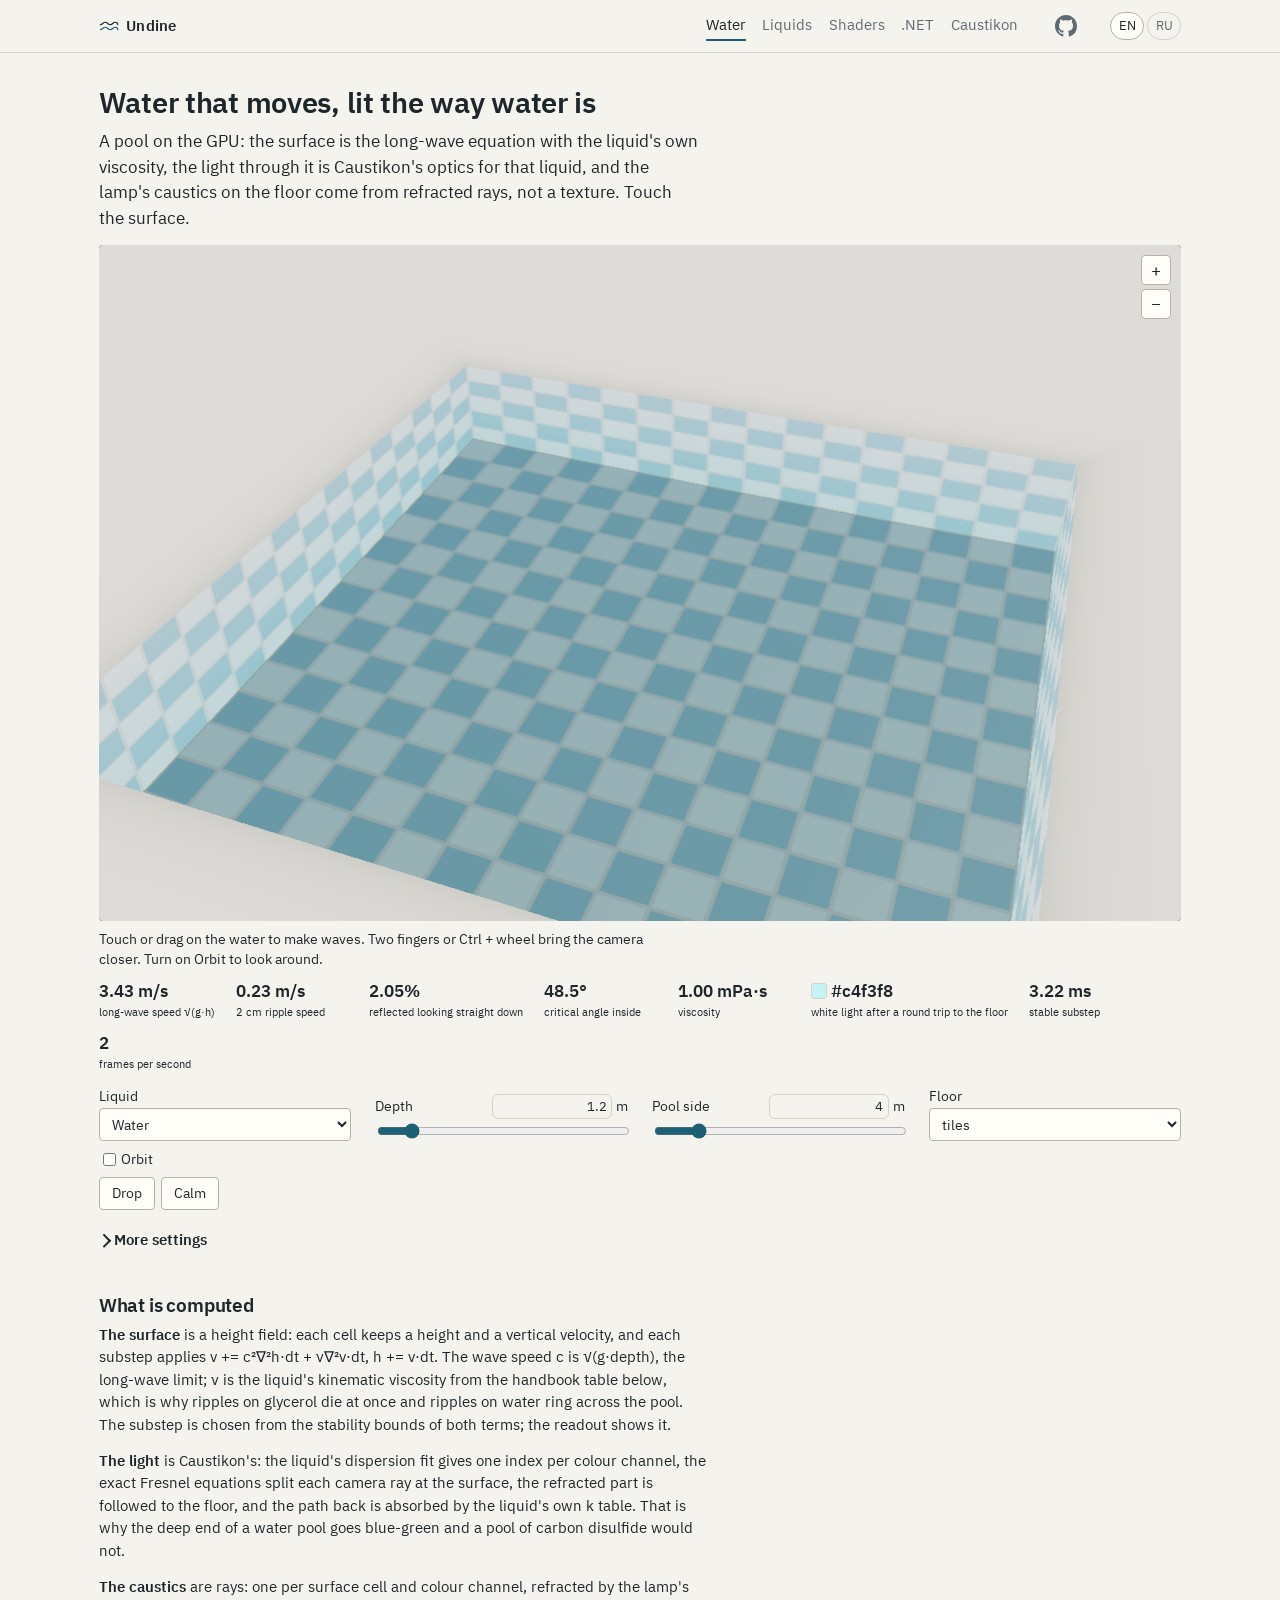
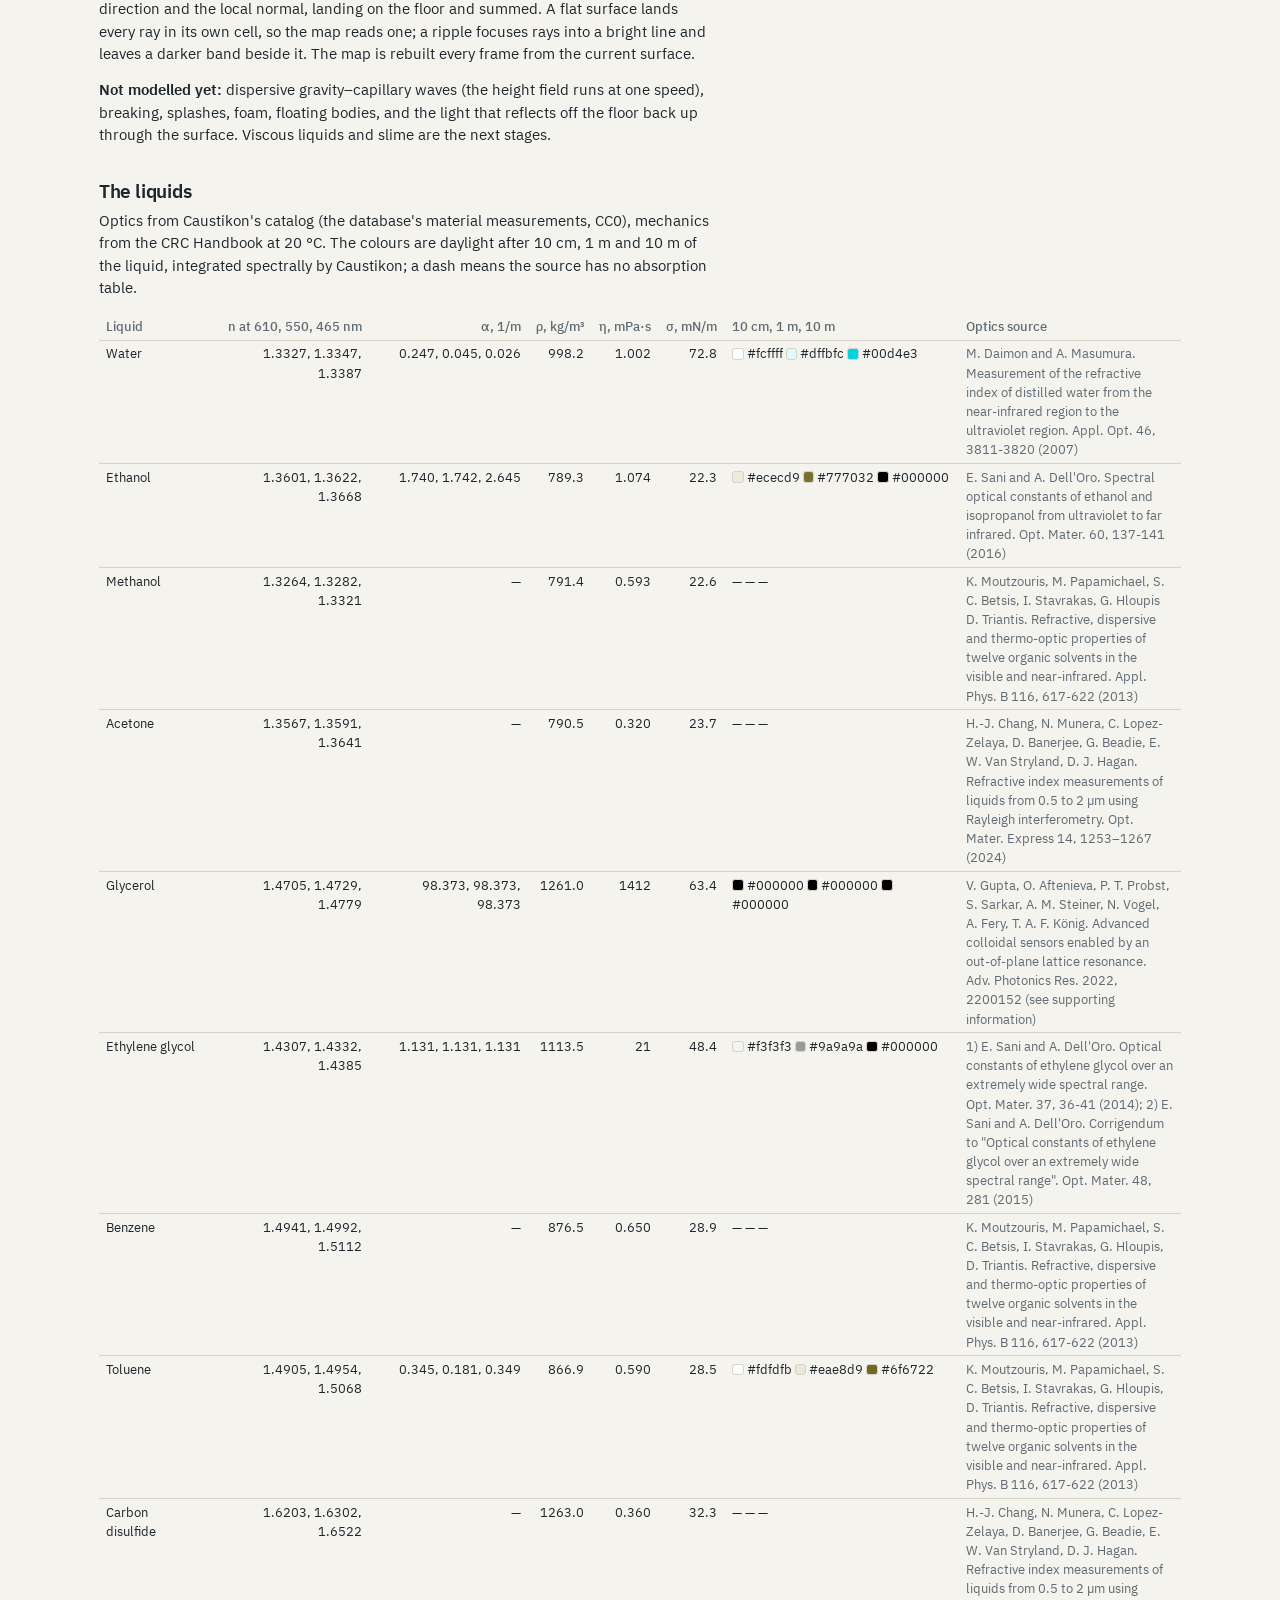
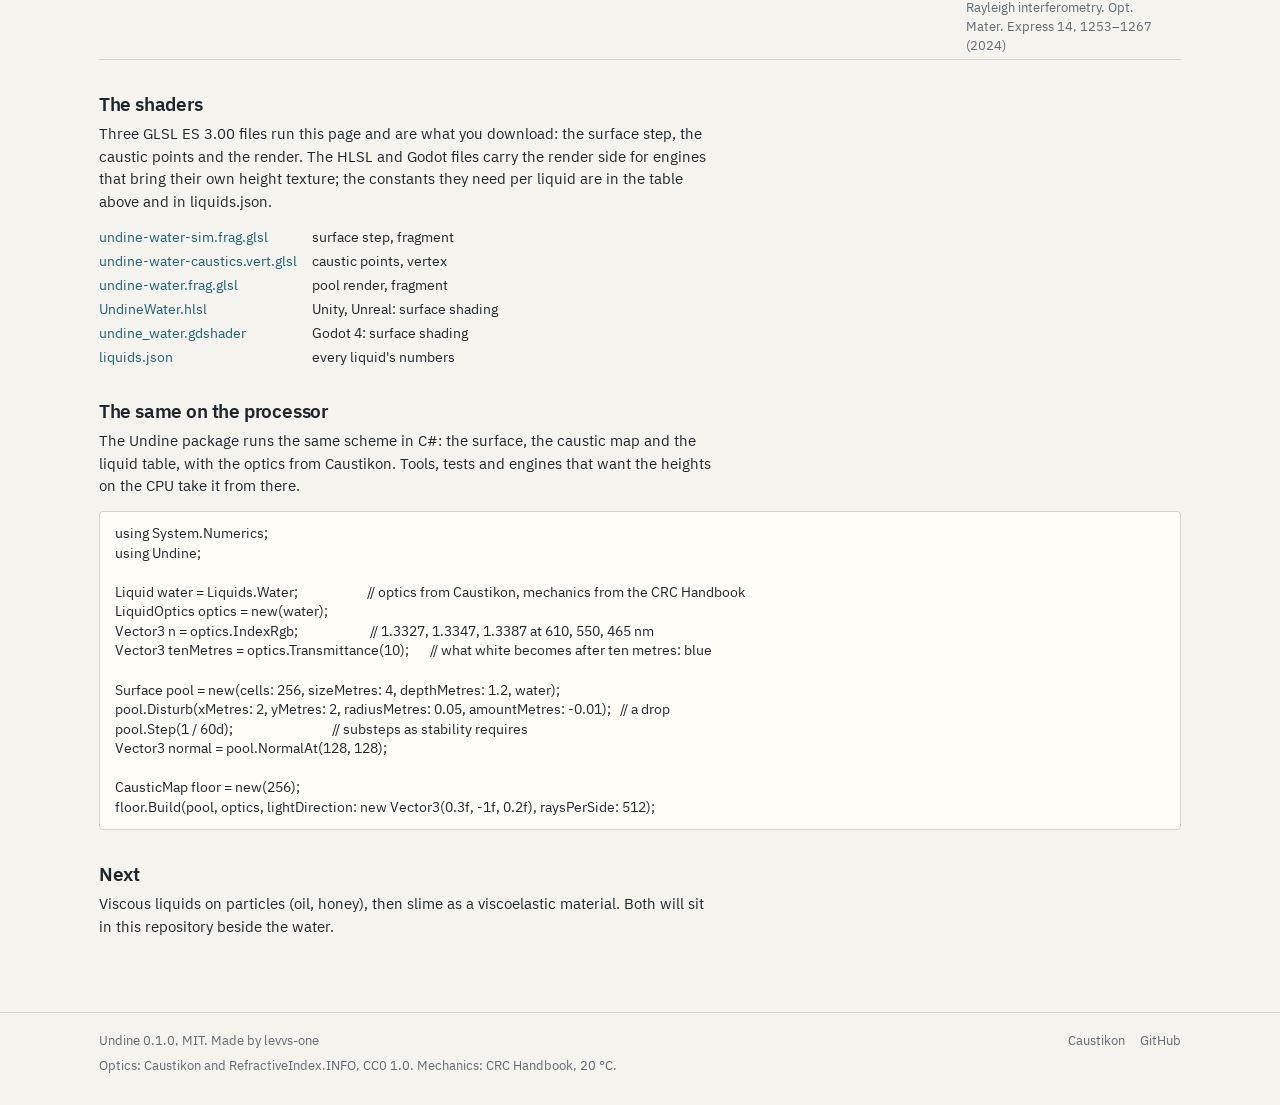
==== site/index.html @ 253c84d5 "Undine: first milestone scaffold, water on the CPU and the GPU - Undine package: Liquid and Liquids " ====
<!DOCTYPE html>
<html lang="en">
<head>
    <meta charset="utf-8" />
    <meta name="viewport" content="width=device-width, initial-scale=1.0" />
    <title>Undine</title>
    <meta name="description" content="Water that moves on the GPU, lit with Caustikon's optics: the long-wave equation with the liquid's viscosity, exact Fresnel, absorption from the k table, caustics from refracted rays. Shaders for WebGL, Unity, Unreal and Godot." />
    <link rel="canonical" href="https://undine.levvs.cc/" />
    <meta property="og:type" content="website" />
    <meta property="og:site_name" content="Undine" />
    <meta property="og:title" content="Undine: water that moves, lit the way water is" />
    <meta property="og:description" content="A pool on the GPU with the liquid's own viscosity, Caustikon's optics and ray-traced caustics. Shaders to take into WebGL, Unity, Unreal and Godot." />
    <meta property="og:url" content="https://undine.levvs.cc/" />
    <link rel="icon" href="favicon.svg" type="image/svg+xml" />
    <link href="css/undine.css" rel="stylesheet" />
    <link href="css/page.css" rel="stylesheet" />
    <script src="js/strings.js"></script>
</head>
<body>
    <header class="site">
        <div class="frame">
            <a class="wordmark" href="">
                <svg viewBox="0 0 32 32" aria-hidden="true">
                    <path d="M2 14c4 0 4-4 8-4s4 4 8 4 4-4 8-4 4 4 4 4" fill="none" stroke="currentColor" stroke-width="1.8" stroke-linecap="round" />
                    <path d="M2 22c4 0 4-4 8-4s4 4 8 4 4-4 8-4 4 4 4 4" fill="none" stroke="var(--chart-1)" stroke-width="1.8" stroke-linecap="round" />
                </svg>
                Undine
            </a>
            <nav class="primary">
                <a href="#pool" class="active" data-i18n="nav.water">Water</a>
                <a href="#liquids" data-i18n="nav.liquids">Liquids</a>
                <a href="#shaders" data-i18n="nav.shaders">Shaders</a>
                <a href="#dotnet" data-i18n="nav.dotnet">.NET</a>
                <a href="https://caustikon.levvs.cc" rel="noopener">Caustikon</a>
            </nav>
            <a class="github" href="https://github.com/levvs-one/undine" rel="noopener" title="GitHub" aria-label="GitHub">
                <svg viewBox="0 0 16 16" width="22" height="22" aria-hidden="true"><path fill="currentColor" d="M8 0C3.58 0 0 3.58 0 8c0 3.54 2.29 6.53 5.47 7.59.4.07.55-.17.55-.38 0-.19-.01-.82-.01-1.49-2.01.37-2.53-.49-2.69-.94-.09-.23-.48-.94-.82-1.13-.28-.15-.68-.52-.01-.53.63-.01 1.08.58 1.23.82.72 1.21 1.87.87 2.33.66.07-.52.28-.87.51-1.07-1.78-.2-3.64-.89-3.64-3.95 0-.87.31-1.59.82-2.15-.08-.2-.36-1.02.08-2.12 0 0 .67-.21 2.2.82.64-.18 1.32-.27 2-.27.68 0 1.36.09 2 .27 1.53-1.04 2.2-.82 2.2-.82.44 1.1.16 1.92.08 2.12.51.56.82 1.27.82 2.15 0 3.07-1.87 3.75-3.65 3.95.29.25.54.73.54 1.48 0 1.07-.01 1.93-.01 2.2 0 .21.15.46.55.38A8.013 8.013 0 0 0 16 8c0-4.42-3.58-8-8-8z"/></svg>
            </a>
            <div class="langs">
                <button type="button" data-lang="en" class="active">EN</button>
                <button type="button" data-lang="ru">RU</button>
            </div>
        </div>
    </header>

    <main>
        <div class="frame">
            <h1 id="pool" data-i18n="h1">Water that moves, lit the way water is</h1>
            <p class="lede" data-i18n="lede"></p>

            <div class="bench-block">
                <div class="stage">
                    <canvas id="water" class="render-canvas gl"></canvas>
                    <div class="zoom-buttons">
                        <button type="button" id="zoom-in" aria-label="+">+</button>
                        <button type="button" id="zoom-out" aria-label="−">−</button>
                    </div>
                </div>
                <p class="bench-hint" id="water-status"></p>
                <div class="readout compact">
                    <div><div class="value" id="r-speed"></div><div class="label" data-i18n="r.speed"></div></div>
                    <div><div class="value" id="r-ripple"></div><div class="label" data-i18n="r.ripple"></div></div>
                    <div><div class="value" id="r-fresnel"></div><div class="label" data-i18n="r.fresnel"></div></div>
                    <div><div class="value" id="r-critical"></div><div class="label" data-i18n="r.critical"></div></div>
                    <div><div class="value" id="r-visc"></div><div class="label" data-i18n="r.visc"></div></div>
                    <div><div class="value"><span class="swatch" id="r-colour"></span> <span id="r-colour-text"></span></div><div class="label" data-i18n="r.colour"></div></div>
                    <div><div class="value" id="r-step"></div><div class="label" data-i18n="r.step"></div></div>
                    <div><div class="value" id="fps">0</div><div class="label" data-i18n="r.fps"></div></div>
                </div>
                <div class="bench-controls">
                    <label class="control"><span data-i18n="c.liquid"></span><select id="liquid"></select></label>
                    <div class="control field">
                        <div class="field-head"><span data-i18n="c.depth"></span><span class="field-value"><input type="number" id="depth-value" step="0.1" min="0.1" max="10" /><span class="unit">m</span></span></div>
                        <input type="range" id="depth" min="0.1" max="10" step="0.1" value="1.2" />
                    </div>
                    <div class="control field">
                        <div class="field-head"><span data-i18n="c.side"></span><span class="field-value"><input type="number" id="side-value" step="0.5" min="1" max="20" /><span class="unit">m</span></span></div>
                        <input type="range" id="side" min="1" max="20" step="0.5" value="4" />
                    </div>
                    <label class="control"><span data-i18n="c.floor"></span>
                        <select id="floor">
                            <option value="0" data-i18n="c.floor.tiles"></option>
                            <option value="1" data-i18n="c.floor.sand"></option>
                            <option value="2" data-i18n="c.floor.dark"></option>
                        </select>
                    </label>
                    <div class="control">
                        <label class="check"><input type="checkbox" id="orbit" /> <span data-i18n="c.orbit"></span></label>
                        <div class="button-row">
                            <button type="button" id="drop" data-i18n="c.drop"></button>
                            <button type="button" id="calm" data-i18n="c.calm"></button>
                        </div>
                    </div>
                </div>
                <details class="more">
                    <summary data-i18n="c.more"></summary>
                    <div class="bench-controls">
                        <div class="control field">
                            <div class="field-head"><span data-i18n="c.lamp.az"></span><span class="field-value"><input type="number" id="lamp-azimuth-value" step="1" min="-180" max="180" /><span class="unit">°</span></span></div>
                            <input type="range" id="lamp-azimuth" min="-180" max="180" step="1" value="35" />
                        </div>
                        <div class="control field">
                            <div class="field-head"><span data-i18n="c.lamp.el"></span><span class="field-value"><input type="number" id="lamp-elevation-value" step="1" min="10" max="89" /><span class="unit">°</span></span></div>
                            <input type="range" id="lamp-elevation" min="10" max="89" step="1" value="55" />
                        </div>
                        <div class="control field">
                            <div class="field-head"><span data-i18n="c.lamp"></span><span class="field-value"><input type="number" id="lamp-value" step="0.1" min="0" max="4" /><span class="unit">×</span></span></div>
                            <input type="range" id="lamp" min="0" max="4" step="0.1" value="1" />
                        </div>
                        <div class="control field">
                            <div class="field-head"><span data-i18n="c.exposure"></span><span class="field-value"><input type="number" id="exposure-value" step="0.05" min="0.25" max="4" /><span class="unit">×</span></span></div>
                            <input type="range" id="exposure" min="0.25" max="4" step="0.05" value="1" />
                        </div>
                        <label class="control"><span data-i18n="c.cells"></span>
                            <select id="cells">
                                <option value="128">128 × 128</option>
                                <option value="256" selected>256 × 256</option>
                                <option value="512">512 × 512</option>
                            </select>
                        </label>
                    </div>
                </details>
            </div>

            <h2 data-i18n="what.h"></h2>
            <p data-i18n="what.1" data-i18n-html></p>
            <p data-i18n="what.2" data-i18n-html></p>
            <p data-i18n="what.3" data-i18n-html></p>
            <p data-i18n="what.4" data-i18n-html></p>

            <h2 id="liquids" data-i18n="liquids.h"></h2>
            <p data-i18n="liquids.p"></p>
            <div class="table-scroll">
                <table class="compact" id="liquids-table">
                    <thead>
                        <tr>
                            <th data-i18n="col.liquid"></th>
                            <th class="num" data-i18n="col.n"></th>
                            <th class="num" data-i18n="col.alpha"></th>
                            <th class="num" data-i18n="col.density"></th>
                            <th class="num" data-i18n="col.visc"></th>
                            <th class="num" data-i18n="col.tension"></th>
                            <th data-i18n="col.colours"></th>
                            <th data-i18n="col.source"></th>
                        </tr>
                    </thead>
                    <tbody></tbody>
                </table>
            </div>

            <h2 id="shaders" data-i18n="shaders.h"></h2>
            <p data-i18n="shaders.p"></p>
            <dl class="kv">
                <dt><a href="shaders/undine-water-sim.frag.glsl" download>undine-water-sim.frag.glsl</a></dt><dd data-i18n="shaders.sim"></dd>
                <dt><a href="shaders/undine-water-caustics.vert.glsl" download>undine-water-caustics.vert.glsl</a></dt><dd data-i18n="shaders.caustic"></dd>
                <dt><a href="shaders/undine-water.frag.glsl" download>undine-water.frag.glsl</a></dt><dd data-i18n="shaders.render"></dd>
                <dt><a href="shaders/UndineWater.hlsl" download>UndineWater.hlsl</a></dt><dd data-i18n="shaders.hlsl"></dd>
                <dt><a href="shaders/undine_water.gdshader" download>undine_water.gdshader</a></dt><dd data-i18n="shaders.godot"></dd>
                <dt><a href="data/liquids.json" download>liquids.json</a></dt><dd data-i18n="shaders.data"></dd>
            </dl>

            <h2 id="dotnet" data-i18n="dotnet.h"></h2>
            <p data-i18n="dotnet.p"></p>
<pre><code>using System.Numerics;
using Undine;

Liquid water = Liquids.Water;                       // optics from Caustikon, mechanics from the CRC Handbook
LiquidOptics optics = new(water);
Vector3 n = optics.IndexRgb;                        // 1.3327, 1.3347, 1.3387 at 610, 550, 465 nm
Vector3 tenMetres = optics.Transmittance(10);       // what white becomes after ten metres: blue

Surface pool = new(cells: 256, sizeMetres: 4, depthMetres: 1.2, water);
pool.Disturb(xMetres: 2, yMetres: 2, radiusMetres: 0.05, amountMetres: -0.01);   // a drop
pool.Step(1 / 60d);                                 // substeps as stability requires
Vector3 normal = pool.NormalAt(128, 128);

CausticMap floor = new(256);
floor.Build(pool, optics, lightDirection: new Vector3(0.3f, -1f, 0.2f), raysPerSide: 512);</code></pre>

            <h2 data-i18n="next.h"></h2>
            <p data-i18n="next.p"></p>
        </div>
    </main>

    <footer class="site">
        <div class="frame">
            <div class="footer-row">
                <span>Undine 0.1.0, MIT. <span data-i18n="footer.by"></span> <a href="https://github.com/levvs-one" rel="noopener">levvs-one</a></span>
                <nav class="footer-links"><a href="https://caustikon.levvs.cc" rel="noopener">Caustikon</a><a href="https://github.com/levvs-one/undine" rel="noopener">GitHub</a></nav>
            </div>
            <div class="footer-row"><span data-i18n="footer.data"></span></div>
        </div>
    </footer>

    <script>
        (() => {
            const s = window.undineStrings;
            for (const button of document.querySelectorAll("[data-lang]")) {
                button.addEventListener("click", () => s.set(button.getAttribute("data-lang")));
            }
            s.apply();
            fetch("data/liquids.json").then(r => r.json()).then(json => {
                const body = document.querySelector("#liquids-table tbody");
                const render = () => {
                    body.innerHTML = "";
                    for (const l of json.liquids) {
                        const tr = document.createElement("tr");
                        const f = (v, d) => s.number(v, d);
                        const sw = hex => hex ? `<span class="swatch" style="background:${hex}"></span> ${hex}` : "—";
                        tr.innerHTML = `<td>${s.liquidName(l.name)}</td>` +
                            `<td class="num">${f(l.indexRgb[0], 4)}, ${f(l.indexRgb[1], 4)}, ${f(l.indexRgb[2], 4)}</td>` +
                            `<td class="num">${l.hasAbsorption ? f(l.absorptionPerMetreRgb[0], 3) + ", " + f(l.absorptionPerMetreRgb[1], 3) + ", " + f(l.absorptionPerMetreRgb[2], 3) : "—"}</td>` +
                            `<td class="num">${f(l.densityKgPerM3, 1)}</td><td class="num">${f(l.viscosityMPaS, l.viscosityMPaS < 10 ? 3 : 0)}</td><td class="num">${f(l.surfaceTensionMNPerM, 1)}</td>` +
                            `<td>${sw(l.colourAfter10cm)} ${sw(l.colourAfter1m)} ${sw(l.colourAfter10m)}</td>` +
                            `<td class="source">${l.opticsCitation}</td>`;
                        body.appendChild(tr);
                    }
                };
                render();
                document.addEventListener("undine-language", render);
            });
        })();
    </script>
    <script src="js/undine.js"></script>
</body>
</html>
---- site/css/undine.css ----
@font-face {
    font-family: "IBM Plex Sans";
    src: url("../fonts/IBMPlexSans-Regular.woff2") format("woff2");
    font-weight: 400;
    font-style: normal;
    font-display: swap;
}

@font-face {
    font-family: "IBM Plex Sans";
    src: url("../fonts/IBMPlexSans-Medium.woff2") format("woff2");
    font-weight: 500;
    font-style: normal;
    font-display: swap;
}

@font-face {
    font-family: "IBM Plex Sans";
    src: url("../fonts/IBMPlexSans-SemiBold.woff2") format("woff2");
    font-weight: 600;
    font-style: normal;
    font-display: swap;
}

:root {
    --bg: #f5f3ee;
    --panel: #fffdf8;
    --fg: #1d262b;
    --muted: #5f6b73;
    --line: #d7d2c6;
    --line-strong: #b9b2a2;
    --accent: #1d5f74;
    --accent-ink: #ffffff;
    --warm: #b9503f;
    --ok: #3d7a52;
    --grid: #e6e1d6;
    --chart-1: #1d5f74;
    --chart-2: #b9503f;
    --chart-3: #3d7a52;
    --chart-4: #7b5ea7;
    --shadow: 0 1px 0 rgba(29, 38, 43, 0.06);
    --radius: 4px;
    --content: 1120px;
    color-scheme: light;
}

@media (prefers-color-scheme: dark) {
    :root {
        --bg: #15191c;
        --panel: #1b2024;
        --fg: #e6e2d8;
        --muted: #9aa4ab;
        --line: #2c3439;
        --line-strong: #414b52;
        --accent: #6fb8cb;
        --accent-ink: #0f1a1e;
        --warm: #e0836f;
        --ok: #7fbf96;
        --grid: #242b30;
        --chart-1: #6fb8cb;
        --chart-2: #e0836f;
        --chart-3: #7fbf96;
        --chart-4: #b49ad8;
        --shadow: none;
        color-scheme: dark;
    }
}

* {
    box-sizing: border-box;
    -webkit-tap-highlight-color: transparent;
}

html {
    overflow-x: hidden;
    background: var(--bg);
    color: var(--fg);
    font-family: "IBM Plex Sans", "Segoe UI", "Helvetica Neue", Arial, sans-serif;
    font-size: 15px;
    line-height: 1.5;
    -webkit-text-size-adjust: 100%;
}

body {
    margin: 0;
}

a {
    color: var(--accent);
    text-decoration: none;
    border-bottom: 1px solid transparent;
}

a:hover {
    border-bottom-color: currentColor;
}

h1, h2, h3 {
    font-weight: 600;
    letter-spacing: -0.01em;
    line-height: 1.2;
    margin: 0 0 0.5rem;
}

h1 {
    font-size: 1.9rem;
}

h1:focus:not(:focus-visible) {
    outline: none;
}

h2 {
    font-size: 1.25rem;
    margin-top: 2.2rem;
}

h3 {
    font-size: 1rem;
    margin-top: 1.4rem;
}

p {
    margin: 0 0 0.9rem;
    max-width: 68ch;
}

small, .muted {
    color: var(--muted);
}

code, pre {
    font-family: "IBM Plex Sans", "Segoe UI", sans-serif;
    font-variant-numeric: tabular-nums;
}

pre {
    max-width: 100%;
    background: var(--panel);
    border: 1px solid var(--line);
    border-radius: var(--radius);
    padding: 0.8rem 1rem;
    overflow-x: auto;
    font-size: 0.9rem;
    line-height: 1.45;
    white-space: pre;
}

pre code {
    background: none;
    border: none;
    padding: 0;
    font-size: inherit;
}

code {
    background: var(--panel);
    border: 1px solid var(--line);
    border-radius: 3px;
    padding: 0 0.3em;
    font-size: 0.93em;
}

.boot {
    display: grid;
    place-items: center;
    min-height: 60vh;
    color: var(--muted);
}

#blazor-error-ui {
    position: fixed;
    inset: auto 0 0 0;
    background: var(--warm);
    color: #fff;
    padding: 0.7rem 1rem;
    z-index: 10;
}

#blazor-error-ui a {
    color: #fff;
    border-bottom-color: #fff;
    margin-left: 0.5rem;
}

/* Frame */

.frame {
    max-width: var(--content);
    margin: 0 auto;
    padding: 0 1.25rem;
}

header.site {
    border-bottom: 1px solid var(--line);
    background: var(--bg);
    position: sticky;
    top: 0;
    z-index: 5;
}

header.site .frame {
    display: flex;
    align-items: center;
    gap: 1.6rem;
    height: 52px;
}

.wordmark {
    font-weight: 600;
    letter-spacing: 0.01em;
    color: var(--fg);
    display: inline-flex;
    align-items: center;
    gap: 0.5rem;
    border-bottom: none;
}

.wordmark svg {
    width: 20px;
    height: 20px;
}

nav.primary {
    display: flex;
    gap: 1.1rem;
    margin-left: auto;
}

nav.primary a {
    color: var(--muted);
    padding: 0.2rem 0;
    border-bottom: 2px solid transparent;
}

nav.primary a:hover {
    color: var(--fg);
}

nav.primary a.active {
    color: var(--fg);
    border-bottom-color: var(--accent);
}

main {
    padding: 2.2rem 0 4rem;
}

footer.site {
    border-top: 1px solid var(--line);
    color: var(--muted);
    font-size: 0.85rem;
    padding: 1.2rem 0 2rem;
}

footer.site .frame {
    display: flex;
    flex-direction: column;
    gap: 0.35rem;
}

.footer-row {
    display: flex;
    flex-wrap: wrap;
    justify-content: space-between;
    gap: 0.3rem 1.5rem;
}

.footer-links {
    display: inline-flex;
    flex-wrap: wrap;
    gap: 1rem;
}

footer.site a {
    color: var(--muted);
}

footer.site a:hover {
    color: var(--fg);
}

/* Text blocks */

.lede {
    font-size: 1.15rem;
    max-width: 60ch;
    color: var(--fg);
}

.columns {
    display: grid;
    grid-template-columns: repeat(auto-fit, minmax(280px, 1fr));
    gap: 1.5rem 2.5rem;
}

.figures {
    display: grid;
    grid-template-columns: repeat(auto-fit, minmax(140px, 1fr));
    gap: 1rem 1.5rem;
    margin: 1.4rem 0;
}

.figure {
    border-top: 2px solid var(--line-strong);
    padding-top: 0.5rem;
}

.figure .value {
    font-size: 1.5rem;
    font-weight: 600;
    font-variant-numeric: tabular-nums;
    line-height: 1.1;
}

.figure .label {
    color: var(--muted);
    font-size: 0.85rem;
}

/* Tables */

table {
    border-collapse: collapse;
    width: 100%;
    font-size: 0.9rem;
    font-variant-numeric: tabular-nums;
}

th, td {
    text-align: left;
    padding: 0.35rem 0.6rem;
    border-bottom: 1px solid var(--line);
    vertical-align: top;
}

th {
    font-weight: 500;
    color: var(--muted);
    white-space: nowrap;
}

table.catalog th {
    position: sticky;
    top: 52px;
    background: var(--bg);
}

td.num, th.num {
    text-align: right;
}

td.nowrap, th.nowrap {
    white-space: nowrap;
}

tbody tr:hover {
    background: var(--panel);
}

th.sortable {
    cursor: pointer;
    user-select: none;
}

th.sortable.active {
    color: var(--fg);
}

.table-scroll {
    overflow-x: auto;
    max-width: 100%;
    -webkit-overflow-scrolling: touch;
}

table.compact th,
table.compact td {
    padding: 0.25rem 0.5rem;
    font-size: 0.85rem;
}

/* Controls */

.controls {
    display: flex;
    flex-wrap: wrap;
    gap: 0.8rem 1.4rem;
    align-items: end;
    margin: 1rem 0 1.4rem;
}

.control {
    display: flex;
    flex-direction: column;
    gap: 0.25rem;
    font-size: 0.85rem;
    color: var(--muted);
}

.control > span:first-child {
    display: block;
}

.control > span.range-label {
    display: flex;
    justify-content: space-between;
    gap: 1rem;
}

.control output {
    color: var(--fg);
    font-variant-numeric: tabular-nums;
}

input[type="text"],
input[type="search"],
input[type="number"],
select {
    font: inherit;
    color: var(--fg);
    background: var(--panel);
    border: 1px solid var(--line-strong);
    border-radius: var(--radius);
    padding: 0.35rem 0.55rem;
    min-width: 8rem;
}

input[type="range"] {
    width: 220px;
    accent-color: var(--accent);
}

label.check {
    display: inline-flex;
    align-items: center;
    gap: 0.4rem;
    color: var(--fg);
    font-size: 0.9rem;
}

button {
    font: inherit;
    color: var(--fg);
    background: var(--panel);
    border: 1px solid var(--line-strong);
    border-radius: var(--radius);
    padding: 0.35rem 0.8rem;
    cursor: pointer;
}

button.primary {
    background: var(--accent);
    color: var(--accent-ink);
    border-color: var(--accent);
}

/* Panels and charts */

.panel {
    background: var(--panel);
    border: 1px solid var(--line);
    border-radius: var(--radius);
    padding: 1rem 1.1rem;
    box-shadow: var(--shadow);
}

.chart {
    width: 100%;
    height: auto;
    display: block;
    font-size: 11px;
}

.chart .grid {
    stroke: var(--grid);
    stroke-width: 1;
}

.chart .axis {
    stroke: var(--line-strong);
    stroke-width: 1;
}

.chart text {
    fill: var(--muted);
    font-family: inherit;
}

.chart .series {
    fill: none;
    stroke-width: 1.8;
    stroke-linejoin: round;
    stroke-linecap: round;
}

.chart .band {
    fill: var(--accent);
    opacity: 0.07;
}

.chart .marker {
    stroke: var(--line-strong);
    stroke-dasharray: 3 3;
}

.legend {
    display: flex;
    flex-wrap: wrap;
    gap: 0.4rem 1.2rem;
    font-size: 0.85rem;
    color: var(--muted);
    margin-top: 0.4rem;
}

.legend .swatch {
    display: inline-block;
    width: 14px;
    height: 3px;
    vertical-align: middle;
    margin-right: 0.4rem;
}

.swatch-block {
    width: 100%;
    height: 72px;
    border: 1px solid var(--line-strong);
    border-radius: var(--radius);
}

.kv {
    display: grid;
    grid-template-columns: max-content 1fr;
    gap: 0.25rem 1rem;
    font-size: 0.9rem;
    margin: 0.6rem 0;
}

.kv dt {
    color: var(--muted);
    margin: 0;
}

.kv dd {
    margin: 0;
    font-variant-numeric: tabular-nums;
    overflow-wrap: anywhere;
}

.equation {
    font-size: 1.05rem;
    padding: 0.6rem 0;
    font-variant-numeric: tabular-nums;
}

.equation sup, .equation sub {
    font-size: 0.75em;
}

.badge {
    display: inline-block;
    font-size: 0.75rem;
    padding: 0.05rem 0.45rem;
    border: 1px solid var(--line-strong);
    border-radius: 999px;
    color: var(--muted);
    vertical-align: middle;
}

.notice {
    border-left: 3px solid var(--warm);
    padding: 0.4rem 0.9rem;
    color: var(--fg);
    background: var(--panel);
    margin: 1rem 0;
    max-width: 70ch;
}

@media (max-width: 720px) {
    header.site .frame {
        gap: 0.9rem;
    }

    nav.primary {
        gap: 0.7rem;
        font-size: 0.9rem;
    }

    h1 {
        font-size: 1.5rem;
    }

    input[type="range"] {
        width: 160px;
    }
}

/* Optical bench */

.bench {
    background: #0c1013;
    border-radius: var(--radius);
    overflow: hidden;
    line-height: 0;
}

.prism {
    width: 100%;
    height: auto;
    display: block;
}

.prism .beam {
    stroke: #f4efe4;
    stroke-width: 3;
    stroke-linecap: round;
}

.prism .fan {
    mix-blend-mode: screen;
}

.prism .ray {
    fill: none;
    stroke-width: 1.8;
    stroke-linejoin: round;
    opacity: 0.9;
    stroke-dasharray: 2400;
    stroke-dashoffset: 2400;
    animation: trace 1.8s cubic-bezier(0.2, 0.7, 0.3, 1) forwards;
}

.prism .fan {
    filter: drop-shadow(0 0 3px rgba(255, 255, 255, 0.35));
}

.prism .screen {
    stroke: rgba(244, 239, 228, 0.35);
    stroke-width: 1;
}

.prism .hit {
    stroke-width: 2.4;
    mix-blend-mode: screen;
}

.prism .hits {
    filter: drop-shadow(0 0 4px rgba(255, 255, 255, 0.5));
}

@keyframes trace {
    to {
        stroke-dashoffset: 0;
    }
}

@media (prefers-reduced-motion: reduce) {
    .prism .ray {
        animation: none;
        stroke-dashoffset: 0;
    }
}

.prism .glass {
    fill: rgba(255, 255, 255, 0.04);
    stroke: rgba(244, 239, 228, 0.55);
    stroke-width: 1.2;
}

.hero-text {
    max-width: 78ch;
    margin-bottom: 1.4rem;
}

.bench-layout {
    display: grid;
    grid-template-columns: minmax(0, 3fr) minmax(250px, 1fr);
    gap: 1.2rem 1.6rem;
    align-items: start;
    margin: 0 0 2.5rem;
}

.bench-aside {
    display: flex;
    flex-direction: column;
    gap: 0.9rem;
    position: sticky;
    top: 64px;
}

.bench-aside .control {
    width: 100%;
}

.bench-aside select,
.bench-aside input[type="range"] {
    width: 100%;
    min-width: 0;
}

.button-row {
    display: flex;
    flex-wrap: wrap;
    gap: 0.4rem;
    margin-top: 0.5rem;
}

.bench.editable {
    cursor: grab;
}

.bench.editable:active {
    cursor: grabbing;
}

.readout {
    display: flex;
    flex-wrap: wrap;
    gap: 0.8rem 1.6rem;
    margin-top: 1rem;
    font-variant-numeric: tabular-nums;
}

.readout .value {
    white-space: nowrap;
}

.readout > div {
    min-width: 7.5rem;
}

.readout .value {
    font-size: 1.35rem;
    font-weight: 600;
}

.readout .label {
    color: var(--muted);
    font-size: 0.8rem;
}


.spectrum {
    width: 100%;
    height: 72px;
    display: block;
    border-radius: var(--radius);
    background: #0c1013;
}

.spectrum-axis {
    display: flex;
    justify-content: space-between;
    font-size: 0.75rem;
    color: var(--muted);
    margin-top: 0.25rem;
    font-variant-numeric: tabular-nums;
}

.abbe-chart {
    background: #0c1013;
    border-radius: var(--radius);
}

.abbe-chart text {
    fill: #9aa4ab;
}

.abbe-chart .grid {
    stroke: #1c2429;
}

.abbe-chart .axis {
    stroke: #414b52;
}

.abbe-chart .dim circle {
    fill: #2a3238;
}

.abbe-chart .pt {
    cursor: pointer;
    opacity: 0.9;
}

.abbe-chart .pt:hover {
    opacity: 1;
    r: 5;
}

.legend .dot {
    width: 10px;
    height: 10px;
    border-radius: 50%;
}

/* Render page */

.render-stage {
    display: grid;
    grid-template-columns: minmax(0, 3fr) minmax(250px, 1fr);
    gap: 1.2rem 1.6rem;
    align-items: start;
}

.render-aside {
    display: flex;
    flex-direction: column;
    gap: 0.9rem;
    position: sticky;
    top: 64px;
}

.render-aside .control {
    width: 100%;
}

.render-aside select,
.render-aside input[type="range"] {
    width: 100%;
    min-width: 0;
}

.render-main .render-facts {
    margin-top: 1rem;
}

.render-canvas {
    width: 100%;
    height: auto;
    display: block;
    background: #0c1013;
    border-radius: var(--radius);
    image-rendering: auto;
}

.render-facts h2 {
    margin-top: 0;
}

/* Small screens */

@media (max-width: 720px) {
    .render-stage,
    .bench-layout {
        grid-template-columns: 1fr;
    }

    .bench-aside,
    .render-aside {
        position: static;
    }


    header.site .frame {
        height: auto;
        min-height: 48px;
        flex-wrap: wrap;
        padding-top: 0.4rem;
        padding-bottom: 0.4rem;
    }

    nav.primary {
        margin-left: 0;
        width: 100%;
        gap: 0.6rem 1rem;
        padding-bottom: 0.2rem;
    }

    nav.primary a {
        white-space: nowrap;
    }

    nav.primary {
        scrollbar-width: none;
    }

    nav.primary::-webkit-scrollbar {
        display: none;
    }

    main {
        padding-top: 1.4rem;
    }

    .lede {
        font-size: 1.02rem;
    }

    .controls {
        gap: 0.7rem 1rem;
    }

    .control {
        flex: 1 1 100%;
    }

    input[type="range"],
    select,
    input[type="search"],
    input[type="number"] {
        width: 100%;
        min-width: 0;
    }

    .figures {
        grid-template-columns: repeat(2, 1fr);
    }

    table.catalog th {
        top: 0;
    }

    table.catalog th:nth-child(n + 5),
    table.catalog td:nth-child(n + 5) {
        display: none;
    }

    table.compact {
        font-size: 0.8rem;
    }


    pre {
        font-size: 0.8rem;
    }

    .kv {
        grid-template-columns: 1fr;
        gap: 0;
    }

    .kv dt {
        margin-top: 0.4rem;
    }
}

/* Use page */

.use-demo {
    position: relative;
    min-height: 260px;
    border-radius: var(--radius);
    overflow: hidden;
    margin: 1rem 0;
    background: #f3efe6;
}

.use-backdrop {
    position: absolute;
    inset: 0;
    display: grid;
    grid-template-columns: repeat(5, 1fr);
    grid-template-rows: 1fr auto;
}

.use-backdrop span {
    display: block;
    min-height: 120px;
}

.use-backdrop p {
    grid-column: 1 / -1;
    margin: 0;
    padding: 1rem 1.2rem 1.4rem;
    max-width: none;
    color: #1d262b;
    font-size: 1.05rem;
}

.glass-panel {
    position: absolute;
    left: 8%;
    right: 8%;
    top: 22%;
    bottom: 22%;
    display: flex;
    flex-direction: column;
    justify-content: center;
    gap: 0.3rem;
    padding: 1.2rem 1.4rem;
    color: #1d262b;
    background: color-mix(in srgb, var(--glass-tint, #ffffff) 30%, transparent);
    -webkit-backdrop-filter: blur(var(--glass-blur, 10px));
    backdrop-filter: blur(var(--glass-blur, 10px));
    border: 1px solid rgb(255 255 255 / var(--glass-edge, 0.3));
    box-shadow: inset 0 1px 0 rgb(255 255 255 / calc(var(--glass-face, 0.04) * 3)), 0 12px 32px rgb(0 0 0 / 0.18);
    border-radius: var(--glass-radius, 16px);
}

.glass-panel strong {
    font-size: 1.3rem;
}

.snippet {
    margin: 0.8rem 0 1.6rem;
}

.snippet-bar {
    display: flex;
    justify-content: space-between;
    align-items: center;
    font-size: 0.85rem;
    color: var(--muted);
    margin-bottom: 0.3rem;
}

.snippet pre {
    margin: 0;
}

/* Bench shapes */

.prism .screen {
    stroke: rgba(244, 239, 228, 0.35);
    stroke-width: 1;
}

.prism .hit {
    stroke-width: 2.5;
    opacity: 0.9;
}

.prism .corner {
    fill: #0c1013;
    stroke: #f4efe4;
    stroke-width: 1.5;
}

.kv.map {
    grid-template-columns: max-content 1fr;
    gap: 0.5rem 1.4rem;
    max-width: 78ch;
}

.kv.map dd {
    color: var(--fg);
}

/* Language menu */

.lang {
    position: relative;
    margin-left: 0.4rem;
}

.lang-button {
    display: inline-flex;
    align-items: center;
    gap: 0.45rem;
    padding: 0.3rem 0.55rem;
    border-radius: 999px;
    background: transparent;
    border-color: var(--line);
    color: var(--fg);
    font-size: 0.85rem;
    letter-spacing: 0.02em;
}

.lang-button:hover,
.lang.open .lang-button {
    background: var(--panel);
    border-color: var(--line-strong);
}

.lang .chevron {
    width: 11px;
    height: 11px;
    color: var(--muted);
}

.flag {
    width: 22px;
    height: 15px;
    display: inline-block;
    flex: none;
    border-radius: 3px;
    box-shadow: 0 0 0 1px rgba(0, 0, 0, 0.08);
}

.lang-list {
    position: absolute;
    right: 0;
    top: calc(100% + 6px);
    margin: 0;
    padding: 0.35rem;
    list-style: none;
    min-width: 200px;
    background: var(--panel);
    border: 1px solid var(--line-strong);
    border-radius: 8px;
    box-shadow: 0 10px 28px rgba(0, 0, 0, 0.16);
    z-index: 20;
}

.lang-list li {
    display: flex;
    align-items: center;
    gap: 0.6rem;
    padding: 0.5rem 0.65rem;
    border-radius: 6px;
    cursor: pointer;
    font-size: 0.92rem;
}

.lang-list li:hover {
    background: var(--bg);
}

.lang-list li[aria-selected="true"] {
    font-weight: 500;
}

.lang-list .native {
    color: var(--muted);
}

@media (max-width: 720px) {
    .lang {
        order: 1;
        margin-left: auto;
    }

    nav.primary {
        order: 2;
    }
}

/* Calculator */

.calc {
    display: grid;
    grid-template-columns: minmax(250px, 1fr) minmax(0, 3fr);
    gap: 1.2rem 1.6rem;
    align-items: start;
    margin-bottom: 2.5rem;
}

.calc-inputs {
    display: flex;
    flex-direction: column;
    gap: 0.9rem;
    position: sticky;
    top: 64px;
}

.calc-inputs .control {
    width: 100%;
}

.calc-inputs select,
.calc-inputs input[type="number"] {
    width: 100%;
    min-width: 0;
}

table.datasheet td:first-child {
    white-space: nowrap;
}

table.datasheet tr.section th {
    padding-top: 1rem;
    color: var(--fg);
    font-weight: 600;
    position: static;
    background: transparent;
    border-bottom: 2px solid var(--line-strong);
    white-space: normal;
}

table.datasheet td.num {
    white-space: nowrap;
}

@media (max-width: 720px) {
    .calc {
        grid-template-columns: 1fr;
    }

    .calc-inputs {
        position: static;
    }

    table.datasheet td.muted {
        display: none;
    }
}

/* Compact bench controls */

.panel.compact {
    padding: 0.7rem 0.85rem;
    gap: 0.6rem;
}

.bench-aside .group {
    display: flex;
    flex-direction: column;
    gap: 0.45rem;
    padding-bottom: 0.6rem;
    border-bottom: 1px solid var(--line);
}

.bench-aside .group:last-child {
    border-bottom: none;
    padding-bottom: 0;
}

.bench-aside .group h4 {
    margin: 0 0 0.1rem;
    font-size: 0.72rem;
    font-weight: 600;
    letter-spacing: 0.08em;
    text-transform: uppercase;
    color: var(--muted);
}

.bench-aside .control {
    gap: 0.1rem;
    font-size: 0.8rem;
}

.bench-aside input[type="range"] {
    height: 18px;
}

.bench-aside label.check {
    font-size: 0.82rem;
}

.readout.compact {
    gap: 0.6rem 1.4rem;
    margin-top: 0.6rem;
}

.readout.compact .value {
    font-size: 1.15rem;
}

.readout.compact .label {
    font-size: 0.74rem;
}

.small {
    font-size: 0.85rem;
}

.prism .ghost {
    stroke: #f4efe4;
    stroke-width: 1.2;
}

.prism .scalebar {
    stroke: rgba(244, 239, 228, 0.7);
    stroke-width: 2;
}

.prism .scalelabel {
    fill: rgba(244, 239, 228, 0.7);
    font-size: 13px;
    font-family: inherit;
}

.prism .glass.crossing {
    stroke: #e0836f;
    stroke-dasharray: 6 4;
}

.prism .corner {
    r: 7px;
}

/* Bench without a panel: full-width picture, controls in a fluid grid beneath */

.bench-block {
    margin: 0 0 2.5rem;
}

.bench.panning {
    cursor: grabbing;
}

.bench {
    cursor: grab;
    touch-action: none;
}

.bench-controls {
    display: grid;
    grid-template-columns: repeat(auto-fill, minmax(230px, 1fr));
    gap: 0.55rem 1.6rem;
    align-items: end;
    margin: 0.9rem 0 1rem;
}

.bench-controls .control,
.bench-controls label.check {
    color: var(--fg);
    font-size: 0.9rem;
    width: 100%;
    gap: 0.15rem;
}

.bench-controls select,
.bench-controls input[type="range"] {
    width: 100%;
    min-width: 0;
}

.bench-controls .button-row {
    margin-top: 0.35rem;
}

.readout.compact .label,
.bench-hint,
.bench-note {
    color: var(--fg);
}

.bench-hint {
    margin: 0.5rem 0 0;
    font-size: 0.9rem;
}

.bench-note {
    max-width: none;
    font-size: 0.95rem;
}

.bench.drawing {
    cursor: crosshair;
}

.prism .sketch {
    fill: none;
    stroke: #f4efe4;
    stroke-width: 1.5;
    stroke-dasharray: 6 4;
}

.render-canvas.gl {
    aspect-ratio: 16 / 10;
    height: auto;
    cursor: grab;
    touch-action: none;
}

.render-canvas.gl:active {
    cursor: grabbing;
}

.render-facts {
    margin-top: 1rem;
}

/* Slider with an editable number */

.field .field-head {
    display: flex;
    justify-content: space-between;
    align-items: baseline;
    gap: 0.6rem;
}

.field .field-value {
    display: inline-flex;
    align-items: baseline;
    gap: 0.25rem;
    font-variant-numeric: tabular-nums;
}

.field input[type="number"] {
    width: 5.2em;
    padding: 0.1rem 0.3rem;
    font: inherit;
    font-size: 0.85rem;
    text-align: right;
    border: 1px solid var(--line);
    border-radius: 6px;
    background: var(--bg);
    color: var(--fg);
    -moz-appearance: textfield;
}

.field input[type="number"]::-webkit-inner-spin-button,
.field input[type="number"]::-webkit-outer-spin-button {
    -webkit-appearance: none;
    margin: 0;
}

.field input[type="number"]:focus {
    outline: 2px solid var(--accent);
    outline-offset: 1px;
}

details.more {
    margin: 0 0 1rem;
}

details.more > summary {
    cursor: pointer;
    font-weight: 600;
    padding: 0.3rem 0;
    list-style: none;
    display: inline-flex;
    align-items: center;
    gap: 0.4rem;
}

details.more > summary::-webkit-details-marker {
    display: none;
}

details.more > summary::before {
    content: "";
    width: 0.5em;
    height: 0.5em;
    border-right: 2px solid currentColor;
    border-bottom: 2px solid currentColor;
    transform: rotate(-45deg);
    transition: transform 0.15s;
}

details.more[open] > summary::before {
    transform: rotate(45deg);
}

details.more > .bench-controls {
    margin-top: 0.4rem;
}


.render-canvas.ui {
    aspect-ratio: 16 / 9;
    height: auto;
    cursor: default;
}

.swatch {
    display: inline-block;
    width: 0.9em;
    height: 0.9em;
    border-radius: 3px;
    border: 1px solid var(--line);
    vertical-align: -0.1em;
}


/* Give Me! menu and the GitHub mark, in the header's own idiom */

.give {
    position: relative;
}

.give-button {
    display: inline-flex;
    align-items: center;
    gap: 0.3rem;
    padding: 0.2rem 0;
    background: none;
    border: none;
    border-bottom: 2px solid transparent;
    border-radius: 0;
    color: var(--muted);
    font: inherit;
    cursor: pointer;
}

.give-button .chevron {
    width: 11px;
    height: 11px;
}

.give-button:hover,
.give.open .give-button {
    color: var(--fg);
}

.give-list {
    position: absolute;
    left: 0;
    top: calc(100% + 6px);
    margin: 0;
    padding: 0.35rem;
    list-style: none;
    min-width: 250px;
    background: var(--panel);
    border: 1px solid var(--line-strong);
    border-radius: 6px;
    box-shadow: 0 8px 24px rgba(29, 38, 43, 0.14);
    z-index: 30;
}

.give-list li {
    display: flex;
    flex-direction: column;
    gap: 0.05rem;
    padding: 0.45rem 0.65rem;
    border-radius: 4px;
    cursor: pointer;
    font-size: 0.92rem;
}

.give-list li:hover {
    background: var(--bg);
}

.give-list li span {
    font-size: 0.82rem;
    color: var(--muted);
}

a.github {
    display: inline-flex;
    align-items: center;
    color: var(--muted);
    margin-left: 0.9rem;
    border-bottom: none;
}

a.github:hover {
    color: var(--fg);
}

/* Sub-navigation inside a section: the same underline the header uses */

.subnav {
    display: flex;
    flex-wrap: wrap;
    gap: 0.2rem 1.1rem;
    margin: 0 0 1.2rem;
    border-bottom: 1px solid var(--line);
}

.subnav a,
.subnav button {
    padding: 0.35rem 0;
    margin-bottom: -1px;
    color: var(--muted);
    background: none;
    border: none;
    border-bottom: 2px solid transparent;
    border-radius: 0;
    font: inherit;
    cursor: pointer;
}

.subnav a:hover,
.subnav button:hover {
    color: var(--fg);
}

.subnav a.active,
.subnav button.active {
    color: var(--fg);
    border-bottom-color: var(--accent);
}

@media (max-width: 720px) {
    .give-list {
        left: auto;
        right: 0;
    }
}

/* Glass page: where to take it, thickness strips */

.glass-use {
    display: flex;
    flex-wrap: wrap;
    gap: 0.3rem 1rem;
    align-items: baseline;
    margin: 0 0 1.2rem;
}

.glass-use span {
    color: var(--muted);
}

.strips {
    display: grid;
    grid-template-columns: repeat(auto-fit, minmax(96px, 1fr));
    gap: 0.6rem;
    margin: 1rem 0 0.4rem;
}

.strip .swatch-block {
    height: 48px;
}

.strip .label {
    font-size: 0.8rem;
    color: var(--muted);
    margin-top: 0.25rem;
    font-variant-numeric: tabular-nums;
}

.bench-title {
    margin-bottom: 0.9rem;
}

/* Phones */

@media (max-width: 720px) {
    .readout.compact {
        display: grid;
        grid-template-columns: repeat(3, 1fr);
        gap: 0.5rem 0.6rem;
    }

    .readout.compact > div {
        min-width: 0;
    }

    .readout.compact .value {
        font-size: 1rem;
    }

    .readout.compact .label {
        font-size: 0.7rem;
        line-height: 1.2;
    }

    .figures {
        grid-template-columns: repeat(2, 1fr);
        gap: 0.7rem 1rem;
    }

    .figure .value {
        font-size: 1.2rem;
    }

    .bench-hint,
    .bench-note {
        font-size: 0.85rem;
    }

    .bench-controls {
        gap: 0.45rem 1rem;
    }

    .lede {
        font-size: 1rem;
    }

    .snippet pre {
        font-size: 0.78rem;
    }

    nav.primary {
        gap: 0.6rem;
        font-size: 0.88rem;
    }

    .strips {
        grid-template-columns: repeat(4, 1fr);
    }

    .give-list {
        min-width: 220px;
    }
}

nav.primary {
    flex-wrap: wrap;
    overflow: visible;
}

button:focus:not(:focus-visible),
.subnav button:focus:not(:focus-visible),
.give-button:focus:not(:focus-visible),
.lang-button:focus:not(:focus-visible) {
    outline: none;
}

/* + and − over the 3D stage, as on a map */

.stage {
    position: relative;
}

.zoom-buttons {
    position: absolute;
    right: 0.7rem;
    top: 0.7rem;
    display: flex;
    flex-direction: column;
    gap: 0.25rem;
}

.zoom-buttons button {
    width: 2rem;
    height: 2rem;
    padding: 0;
    font-size: 1.15rem;
    line-height: 1;
    border-radius: 4px;
    background: var(--panel);
    border: 1px solid var(--line-strong);
    color: var(--fg);
    cursor: pointer;
}

.zoom-buttons button:hover {
    background: var(--bg);
}
---- site/css/page.css ----
/* Undine: what this page adds to the shared stylesheet. */

.langs {
    display: inline-flex;
    gap: 0.2rem;
    margin-left: 0.6rem;
}

.langs button {
    padding: 0.2rem 0.5rem;
    border-radius: 999px;
    border: 1px solid var(--line);
    background: transparent;
    color: var(--muted);
    font: inherit;
    font-size: 0.85rem;
    cursor: pointer;
}

.langs button.active {
    color: var(--fg);
    border-color: var(--line-strong);
    background: var(--panel);
}

.render-canvas.gl {
    touch-action: none;
    cursor: crosshair;
}

td.source {
    font-size: 0.8rem;
    color: var(--muted);
    max-width: 28ch;
}

.readout.compact {
    margin-top: 0.6rem;
}
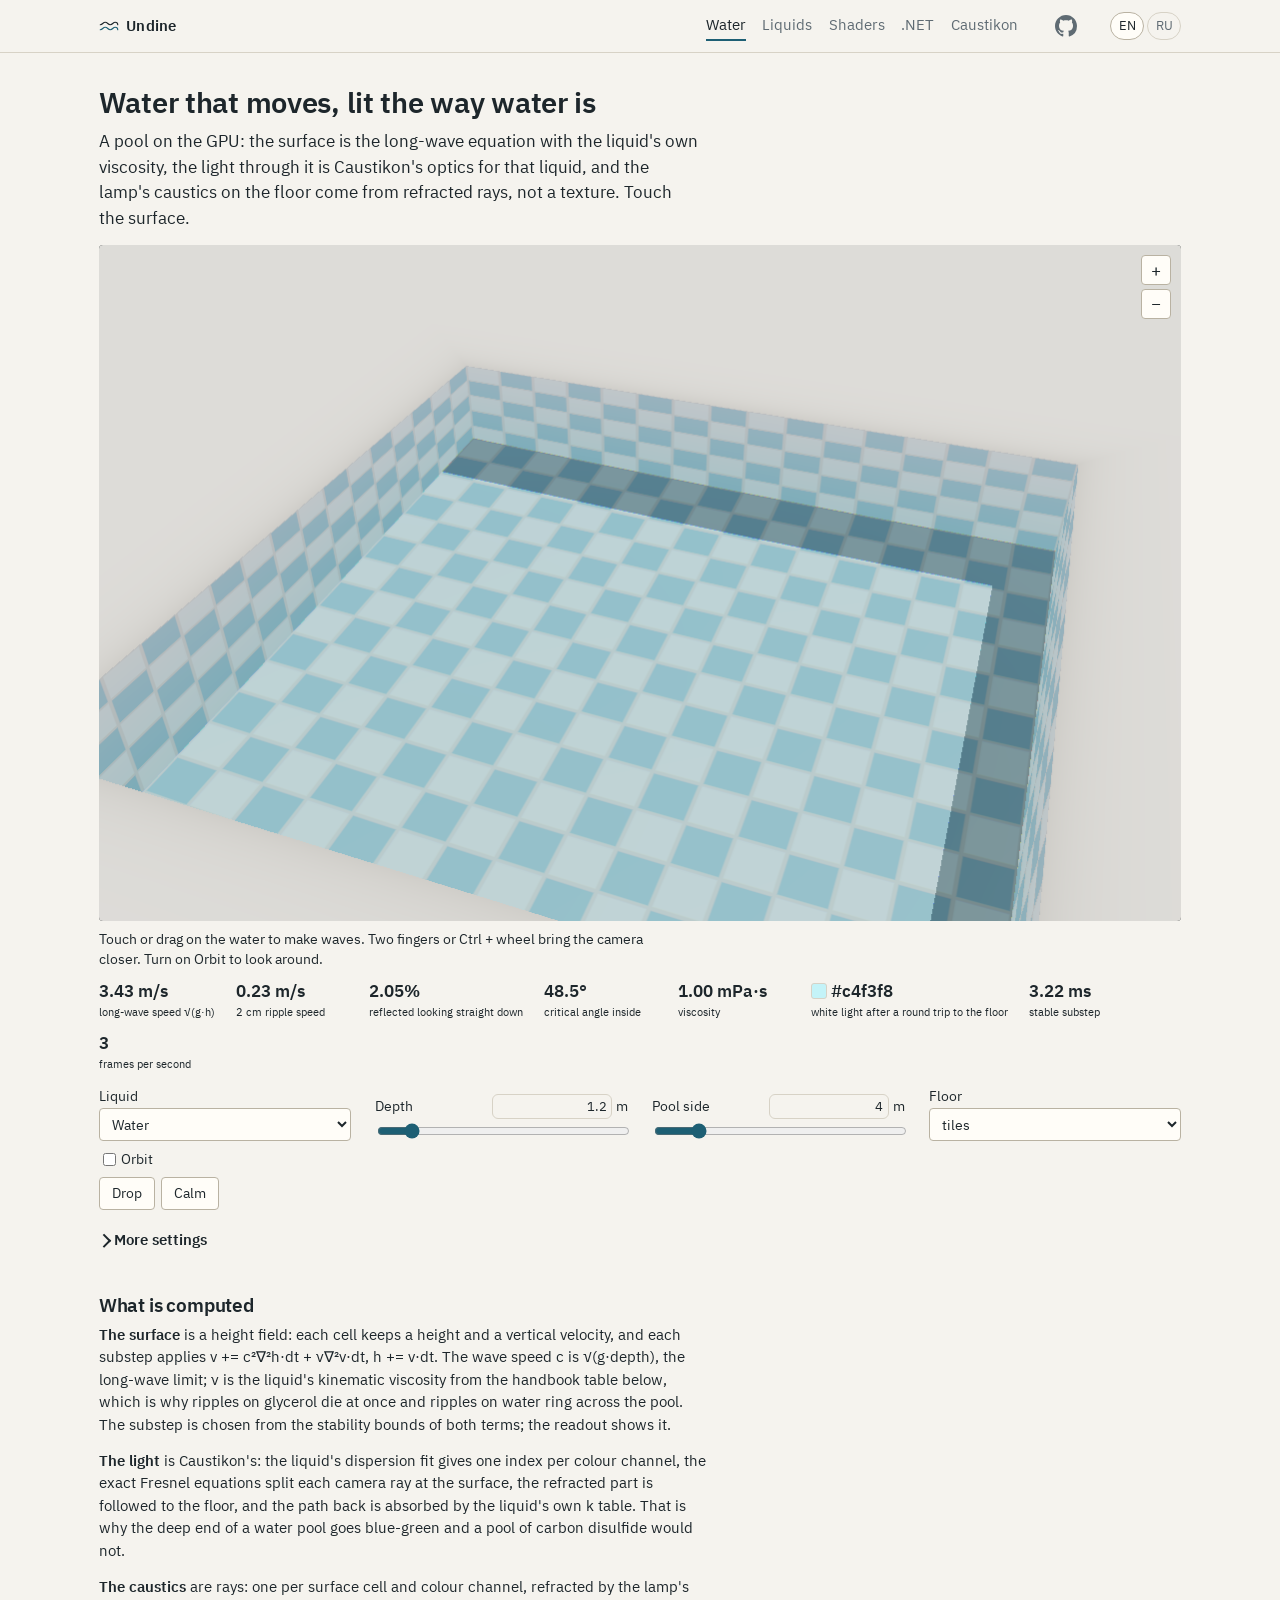
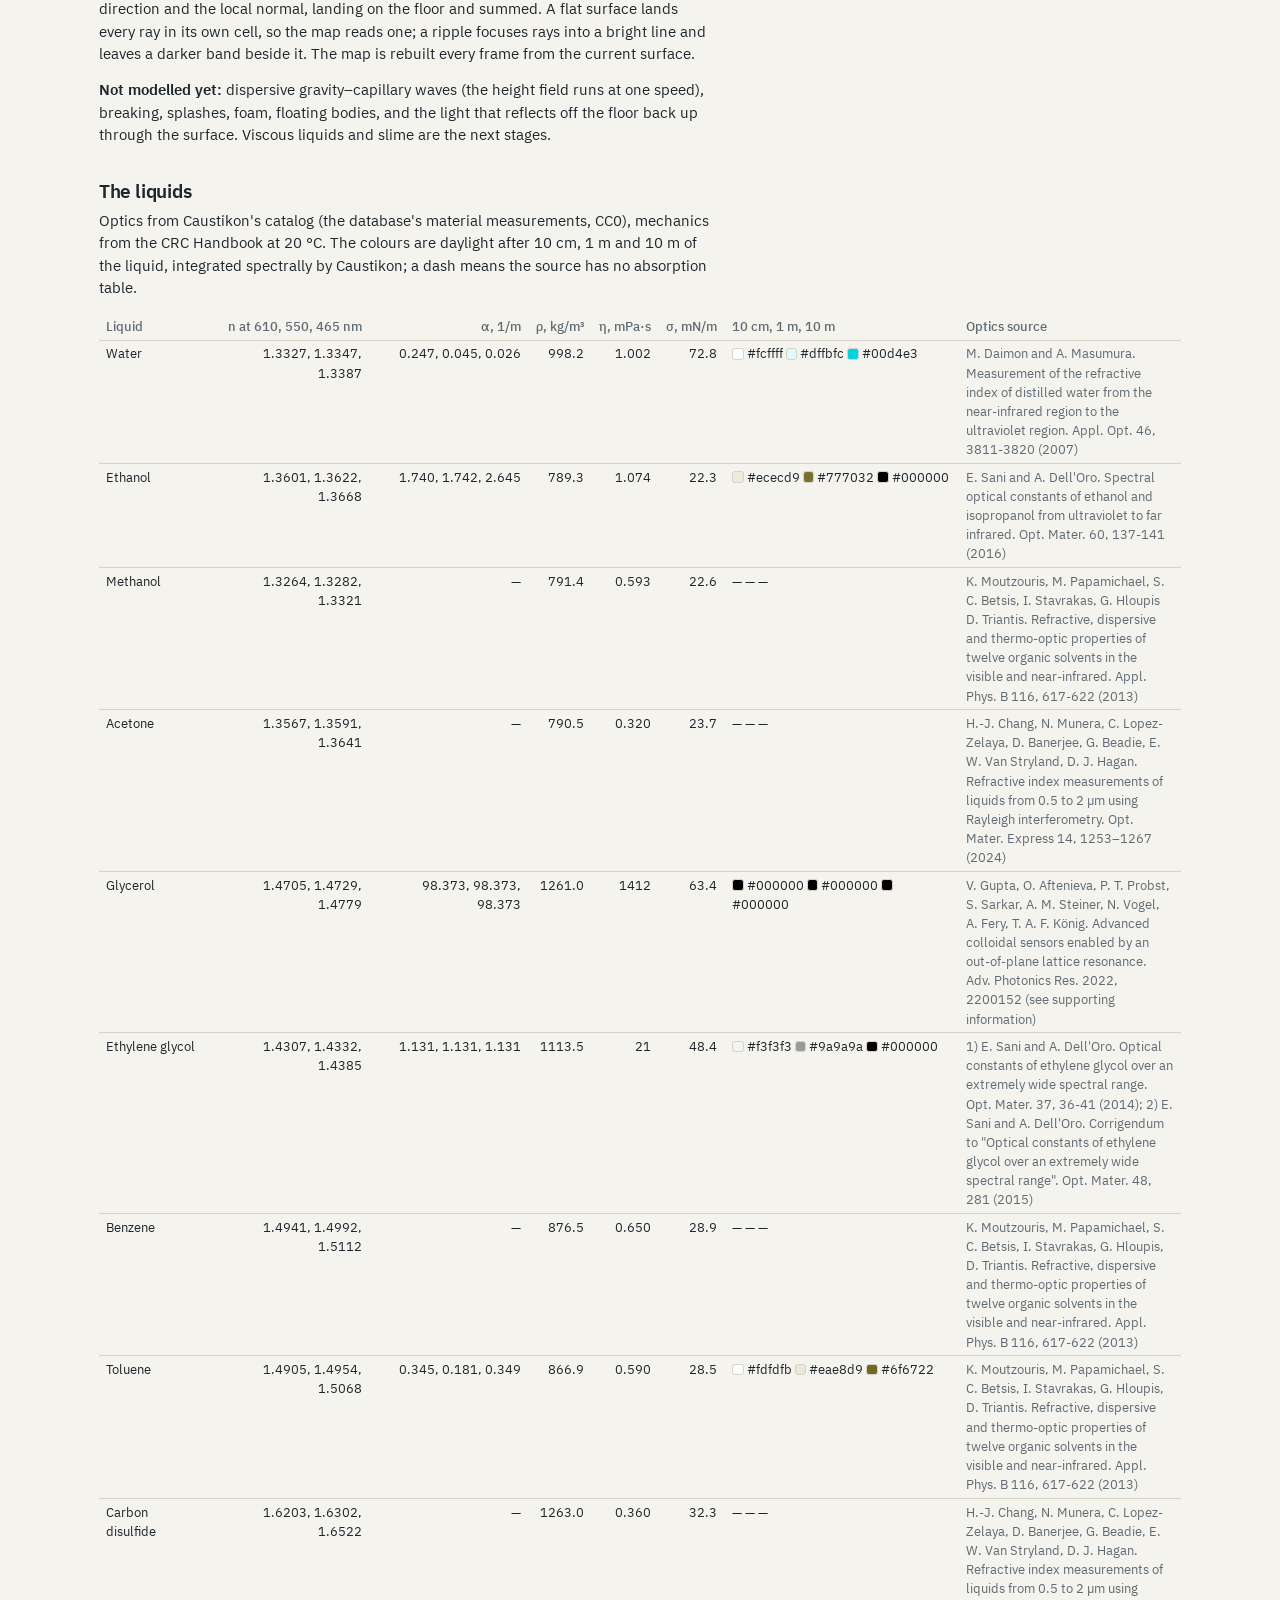
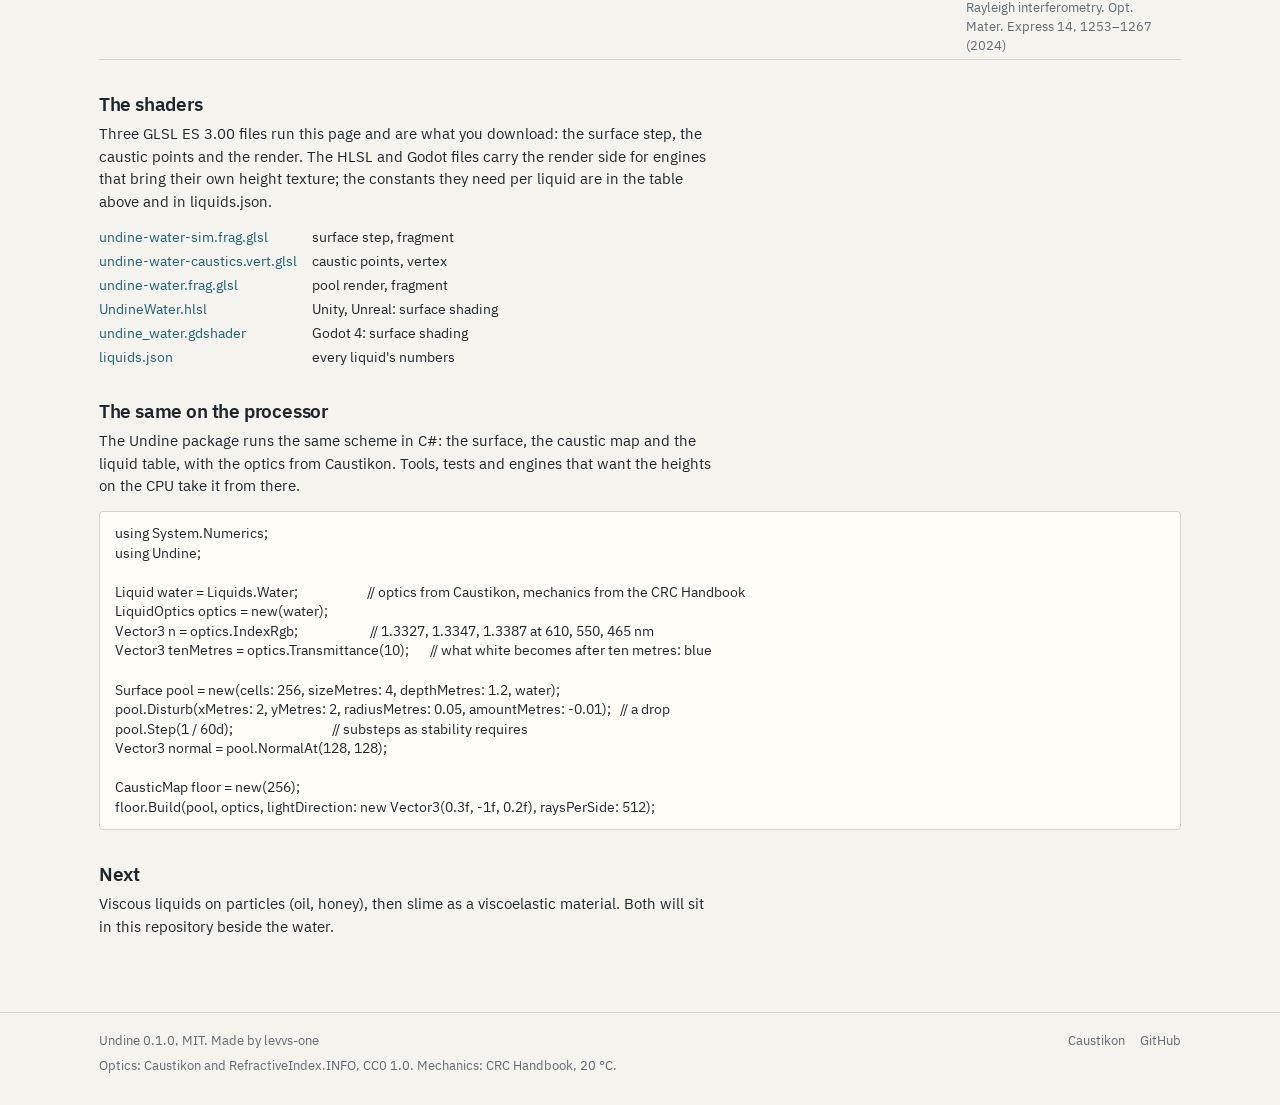
==== commit 285ea6be: "Site: page script in its own file for a strict CSP Co-Authored-By: Claude Fable 5.1 <noreply@anthrop" ====
--- a/site/index.html
+++ b/site/index.html
@@ -192,35 +192,7 @@
         </div>
     </footer>
 
-    <script>
-        (() => {
-            const s = window.undineStrings;
-            for (const button of document.querySelectorAll("[data-lang]")) {
-                button.addEventListener("click", () => s.set(button.getAttribute("data-lang")));
-            }
-            s.apply();
-            fetch("data/liquids.json").then(r => r.json()).then(json => {
-                const body = document.querySelector("#liquids-table tbody");
-                const render = () => {
-                    body.innerHTML = "";
-                    for (const l of json.liquids) {
-                        const tr = document.createElement("tr");
-                        const f = (v, d) => s.number(v, d);
-                        const sw = hex => hex ? `<span class="swatch" style="background:${hex}"></span> ${hex}` : "—";
-                        tr.innerHTML = `<td>${s.liquidName(l.name)}</td>` +
-                            `<td class="num">${f(l.indexRgb[0], 4)}, ${f(l.indexRgb[1], 4)}, ${f(l.indexRgb[2], 4)}</td>` +
-                            `<td class="num">${l.hasAbsorption ? f(l.absorptionPerMetreRgb[0], 3) + ", " + f(l.absorptionPerMetreRgb[1], 3) + ", " + f(l.absorptionPerMetreRgb[2], 3) : "—"}</td>` +
-                            `<td class="num">${f(l.densityKgPerM3, 1)}</td><td class="num">${f(l.viscosityMPaS, l.viscosityMPaS < 10 ? 3 : 0)}</td><td class="num">${f(l.surfaceTensionMNPerM, 1)}</td>` +
-                            `<td>${sw(l.colourAfter10cm)} ${sw(l.colourAfter1m)} ${sw(l.colourAfter10m)}</td>` +
-                            `<td class="source">${l.opticsCitation}</td>`;
-                        body.appendChild(tr);
-                    }
-                };
-                render();
-                document.addEventListener("undine-language", render);
-            });
-        })();
-    </script>
+    <script src="js/page.js"></script>
     <script src="js/undine.js"></script>
 </body>
 </html>
